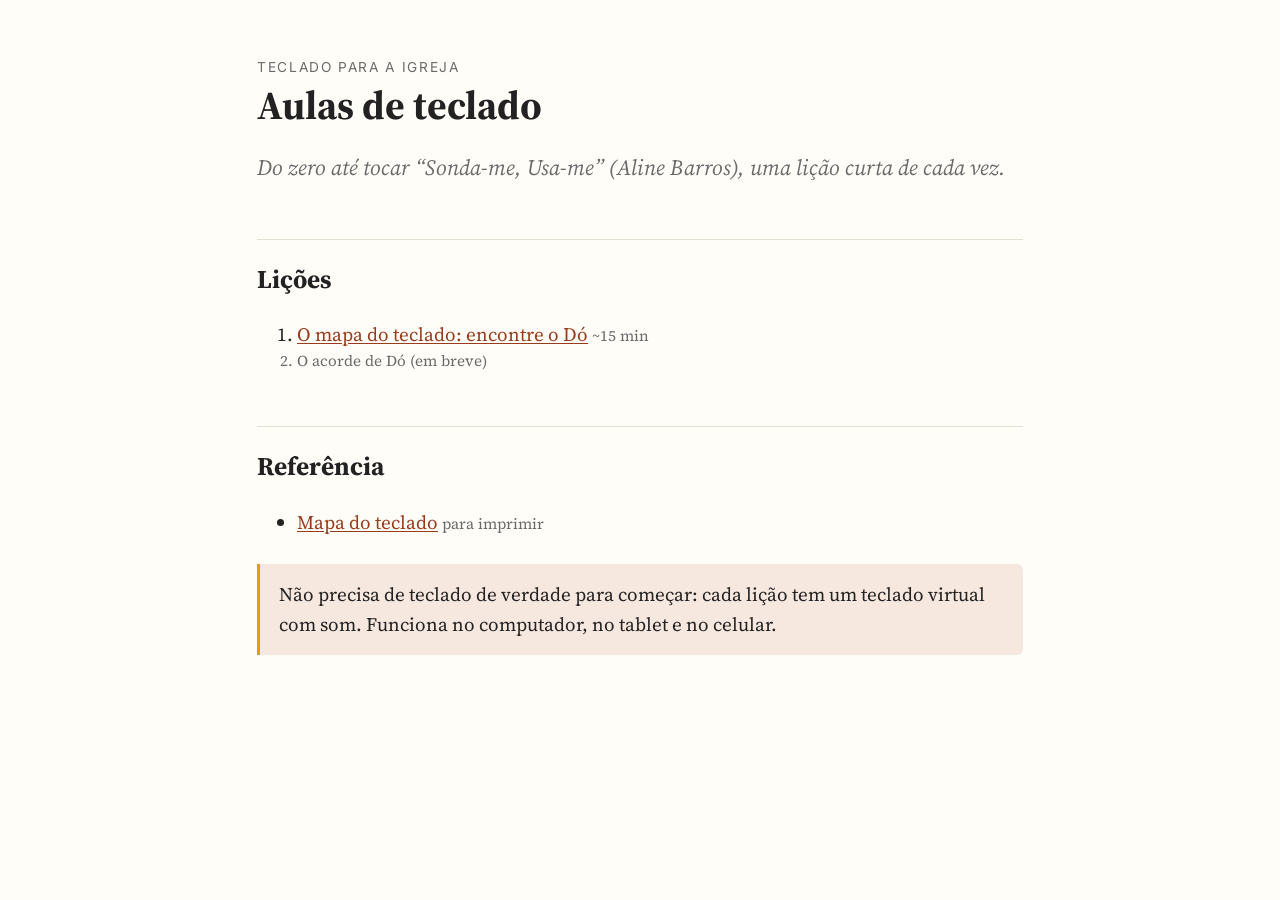
==== index.html @ 4f44fb28 "Aulas de teclado: lição 1 e mapa do teclado Co-Authored-By: Claude Opus 5.5 <noreply@anthropic.com>" ====
<!doctype html>
<html lang="pt-BR">
<head>
<meta charset="utf-8">
<meta name="viewport" content="width=device-width, initial-scale=1">
<title>Aulas de Teclado</title>
<link rel="stylesheet" href="assets/style.css">
</head>
<body>
<main>
<div class="kicker">Teclado para a igreja</div>
<h1>Aulas de teclado</h1>
<p class="lede">Do zero até tocar “Sonda-me, Usa-me” (Aline Barros), uma lição curta de cada vez.</p>

<h2>Lições</h2>
<ol>
<li><a href="lessons/0001-encontre-o-do.html">O mapa do teclado: encontre o Dó</a> <span class="small">~15 min</span></li>
<li class="small">O acorde de Dó (em breve)</li>
</ol>

<h2>Referência</h2>
<ul>
<li><a href="reference/0001-mapa-do-teclado.html">Mapa do teclado</a> <span class="small">para imprimir</span></li>
</ul>

<div class="callout ask">
<p>Não precisa de teclado de verdade para começar: cada lição tem um teclado virtual com som. Funciona no computador, no tablet e no celular.</p>
</div>
</main>
</body>
</html>
---- assets/style.css ----
/* Estilo base do curso: todas as lições e referências usam este arquivo. */
@import url("https://fonts.googleapis.com/css2?family=Source+Serif+4:ital,opsz,wght@0,8..60,400;0,8..60,600;0,8..60,700;1,8..60,400&family=Inter:wght@400;600&display=swap");

:root {
  --paper: #fffdf8;
  --ink: #222;
  --muted: #6b6b6b;
  --rule: #e6e0d4;
  --accent: #9a3b1b;      /* terracota */
  --accent-soft: #f6e7df;
  --ok: #2f7d4f;
  --ok-soft: #e1f2e7;
  --bad: #b3261e;
  --bad-soft: #fbe3e1;
  --hint: #e0a100;
  --card: #fff;
  --serif: "Source Serif 4", Georgia, serif;
  --sans: Inter, system-ui, sans-serif;
}
@media (prefers-color-scheme: dark) {
  :root:not([data-theme="light"]) {
    --paper: #1b1a18; --ink: #ece8e1; --muted: #a39d93; --rule: #3a3631;
    --accent: #e0896a; --accent-soft: #3a2a23; --card: #242220;
    --ok: #6cc890; --ok-soft: #1f3327; --bad: #f08a80; --bad-soft: #3b2220;
  }
}

* { box-sizing: border-box; }
html { font-size: 19px; }
body {
  margin: 0; background: var(--paper); color: var(--ink);
  font-family: var(--serif); line-height: 1.6;
}
main { max-width: 42rem; margin: 0 auto; padding: 3rem 16px 5rem; }

h1 { font-size: 2.1rem; line-height: 1.15; margin: .2rem 0 .6rem; font-weight: 700; }
h2 { font-size: 1.35rem; margin: 2.8rem 0 .6rem; padding-top: 1rem; border-top: 1px solid var(--rule); }
h3 { font-size: 1.05rem; margin: 1.8rem 0 .4rem; }
p, li { hyphens: auto; }
a { color: var(--accent); text-underline-offset: 2px; }
.kicker { font-family: var(--sans); font-size: .72rem; letter-spacing: .12em; text-transform: uppercase; color: var(--muted); }
.lede { font-size: 1.15rem; color: var(--muted); font-style: italic; }
.small, cite, .cite { font-size: .8rem; color: var(--muted); font-style: normal; }
sup.cite a { text-decoration: none; }
.note-name { font-family: var(--sans); font-weight: 600; font-size: .9em; background: var(--accent-soft); color: var(--accent); padding: 0 .35em; border-radius: 4px; white-space: nowrap; }

.callout { border-left: 3px solid var(--accent); background: var(--accent-soft); padding: .8rem 1rem; margin: 1.4rem 0; border-radius: 0 6px 6px 0; }
.callout p:first-child { margin-top: 0; } .callout p:last-child { margin-bottom: 0; }
.ask { border-left-color: var(--hint); }

.task { background: var(--card); border: 1px solid var(--rule); border-radius: 10px; padding: 1.1rem 1.2rem; margin: 1.4rem 0; }
.task h3 { margin-top: 0; }
.status { font-family: var(--sans); font-size: .85rem; min-height: 1.4em; margin: .5rem 0 0; }
.status.ok { color: var(--ok); } .status.bad { color: var(--bad); }

button, .btn {
  font-family: var(--sans); font-size: .85rem; cursor: pointer;
  border: 1px solid var(--rule); background: var(--card); color: var(--ink);
  padding: .45rem .9rem; border-radius: 6px;
}
button:hover { border-color: var(--accent); }
button.primary { background: var(--accent); border-color: var(--accent); color: #fff; }
.row { display: flex; flex-wrap: wrap; gap: .5rem; align-items: center; }

table { border-collapse: collapse; width: 100%; font-size: .95rem; }
th, td { text-align: left; padding: .35rem .5rem; border-bottom: 1px solid var(--rule); }
th { font-family: var(--sans); font-size: .75rem; text-transform: uppercase; letter-spacing: .06em; color: var(--muted); }

footer.nav { margin-top: 3rem; padding-top: 1rem; border-top: 1px solid var(--rule); font-family: var(--sans); font-size: .85rem; display: flex; justify-content: space-between; gap: 1rem; flex-wrap: wrap; }
ol.sources { font-size: .85rem; color: var(--muted); }

@media print {
  html { font-size: 12pt; }
  main { max-width: none; padding: 0; }
  .no-print, button { display: none !important; }
  a { color: inherit; }
  .task, .callout { break-inside: avoid; }
}
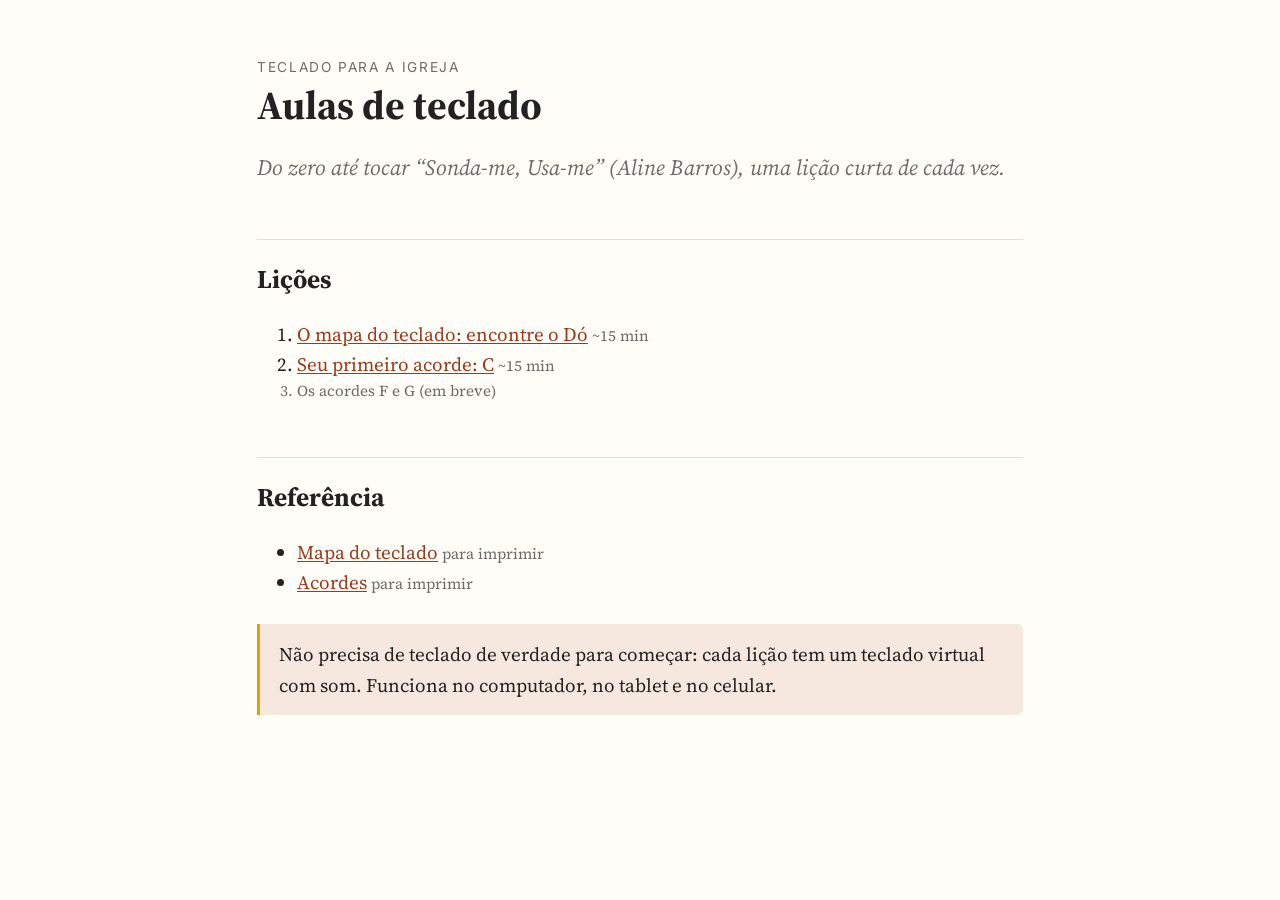
==== commit cbb974a5: "Lição 2: o acorde de Dó (C) e folha de acordes Adiciona modo de seleção ao teclado virtual para mont" ====
--- a/index.html
+++ b/index.html
@@ -15,12 +15,14 @@
 <h2>Lições</h2>
 <ol>
 <li><a href="lessons/0001-encontre-o-do.html">O mapa do teclado: encontre o Dó</a> <span class="small">~15 min</span></li>
-<li class="small">O acorde de Dó (em breve)</li>
+<li><a href="lessons/0002-o-acorde-de-do.html">Seu primeiro acorde: C</a> <span class="small">~15 min</span></li>
+<li class="small">Os acordes F e G (em breve)</li>
 </ol>
 
 <h2>Referência</h2>
 <ul>
 <li><a href="reference/0001-mapa-do-teclado.html">Mapa do teclado</a> <span class="small">para imprimir</span></li>
+<li><a href="reference/0002-acordes.html">Acordes</a> <span class="small">para imprimir</span></li>
 </ul>
 
 <div class="callout ask">
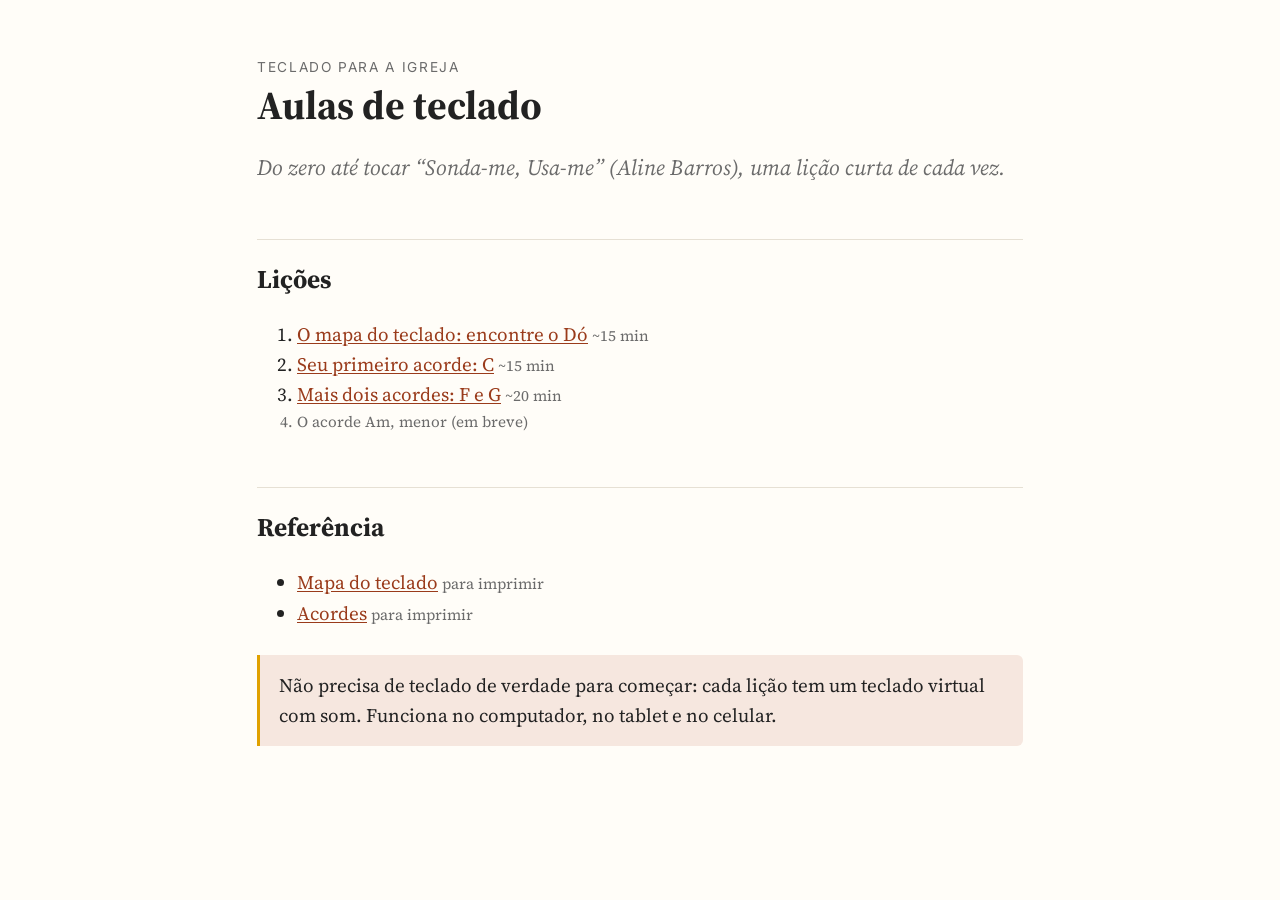
==== commit e77bbf14: "Lição 3: acordes F e G e trecho do refrão de Sonda-me Adiciona assets/chords.js (verificação de acor" ====
--- a/index.html
+++ b/index.html
@@ -16,7 +16,8 @@
 <ol>
 <li><a href="lessons/0001-encontre-o-do.html">O mapa do teclado: encontre o Dó</a> <span class="small">~15 min</span></li>
 <li><a href="lessons/0002-o-acorde-de-do.html">Seu primeiro acorde: C</a> <span class="small">~15 min</span></li>
-<li class="small">Os acordes F e G (em breve)</li>
+<li><a href="lessons/0003-os-acordes-f-e-g.html">Mais dois acordes: F e G</a> <span class="small">~20 min</span></li>
+<li class="small">O acorde Am, menor (em breve)</li>
 </ol>
 
 <h2>Referência</h2>
